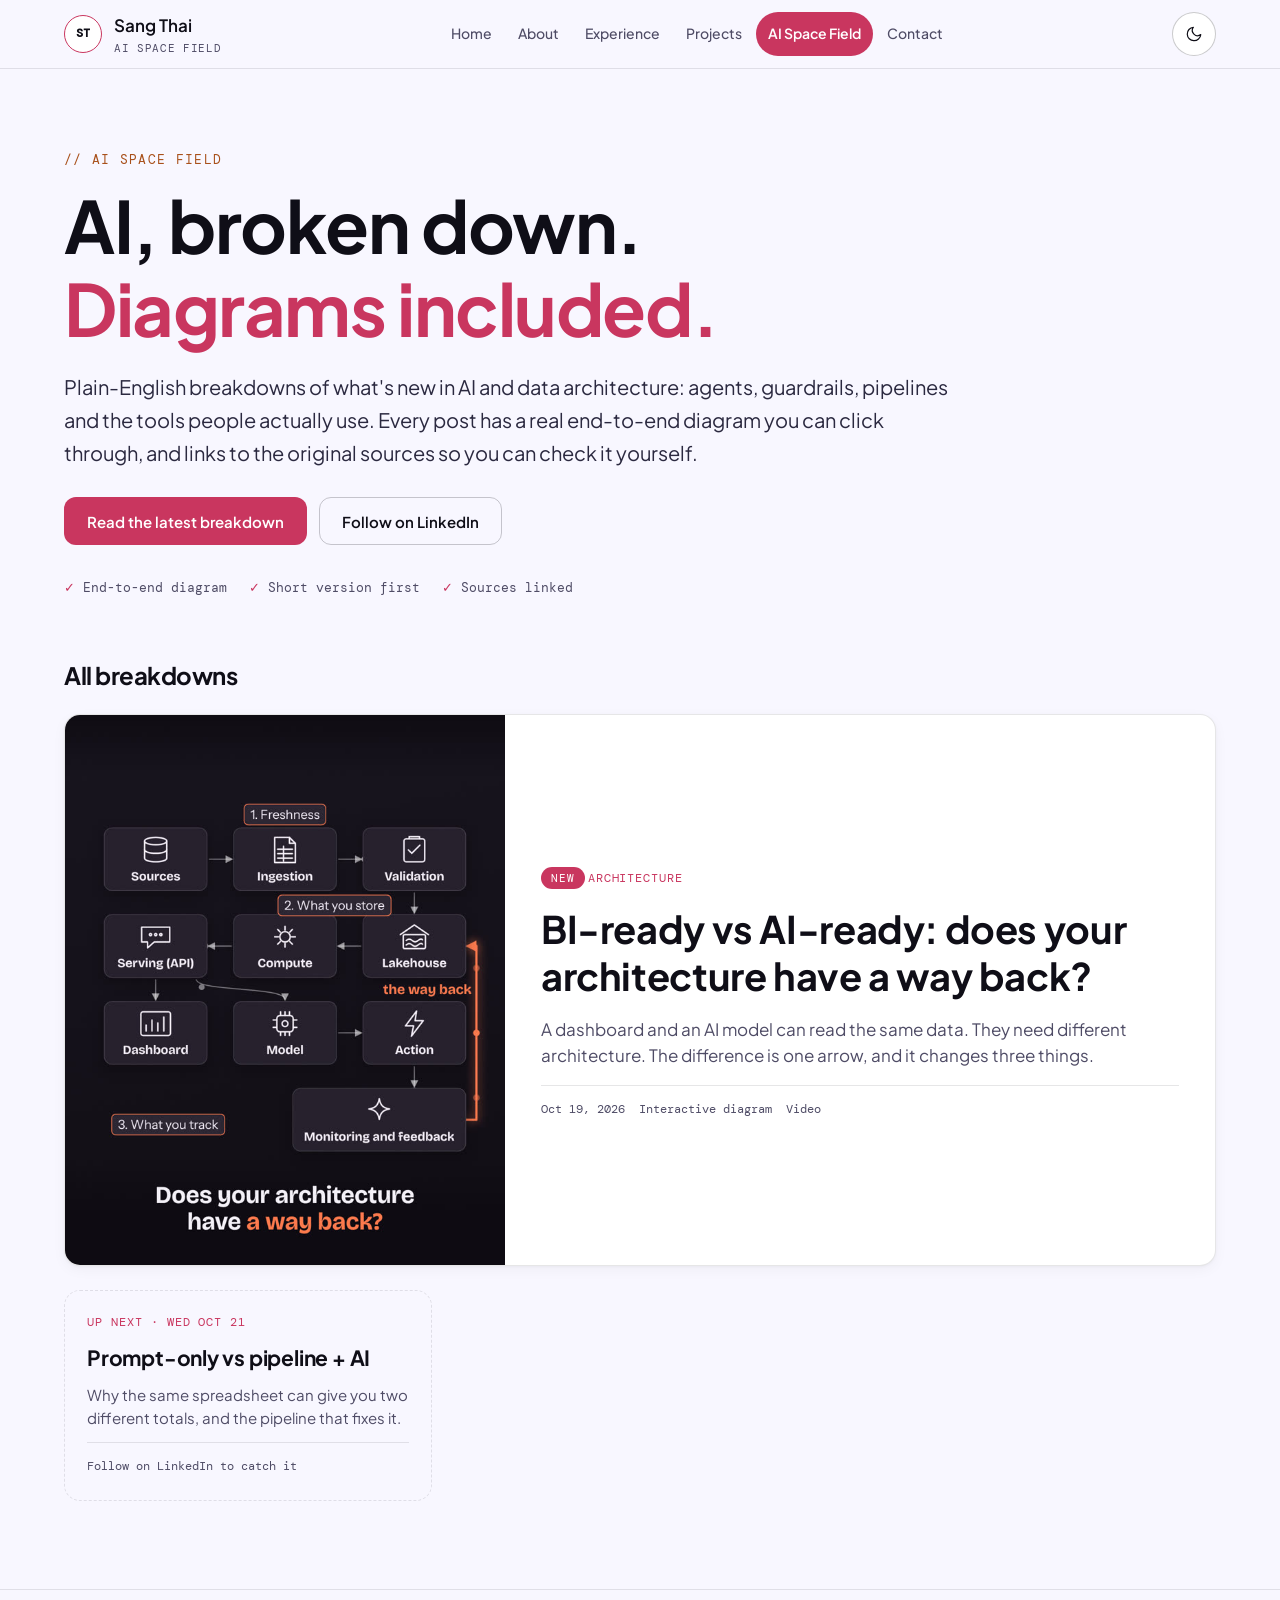
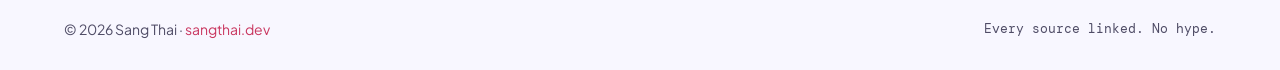
==== field/index.html @ 473b0d3f "Add AI Space Field: breakdown pages for LinkedIn posts New section at /field/ with the long version " ====
<!DOCTYPE html>
<html lang="en" data-theme="light">
<head>
  <meta charset="UTF-8" />
  <meta name="viewport" content="width=device-width, initial-scale=1, viewport-fit=cover" />
  <script>(function(){var t;try{t=localStorage.getItem('theme')}catch(e){}document.documentElement.setAttribute('data-theme',t==='dark'?'dark':'light')})();</script>
  <title>AI Space Field &mdash; Sang Thai</title>
  <meta name="description" content="Plain-English breakdowns of AI and data architecture: agents, guardrails, pipelines and the tools people use. Every post has a real end-to-end diagram and links to its sources." />
  <link rel="canonical" href="https://sangthai.dev/field/" />
  <meta property="og:type" content="website" />
  <meta property="og:title" content="AI Space Field &mdash; AI, broken down" />
  <meta property="og:description" content="Plain-English breakdowns of AI and data architecture, with real end-to-end diagrams and every source linked." />
  <meta property="og:url" content="https://sangthai.dev/field/" />
  <meta property="og:image" content="https://sangthai.dev/field/bi-ready-vs-ai-ready/media/og.jpg" />
  <meta name="twitter:card" content="summary_large_image" />
  <meta name="theme-color" content="#F8F7FF" />
  <link rel="icon" type="image/svg+xml" href="../favicon.svg" />
  <link rel="preconnect" href="https://fonts.googleapis.com" />
  <link rel="preconnect" href="https://fonts.gstatic.com" crossorigin />
  <link href="https://fonts.googleapis.com/css2?family=Plus+Jakarta+Sans:wght@400;500;600;700&family=DM+Mono:wght@400;500&display=swap" rel="stylesheet" />
  <link rel="stylesheet" href="assets/field.css" />
</head>
<body>
  <a class="skip" href="#main">Skip to content</a>

  <header class="site-header">
    <div class="wrap">
      <a class="brand" href="../" aria-label="Sang Thai, home">
        <span class="brand__avatar" aria-hidden="true">ST</span>
        <span>Sang Thai<span class="brand__sub">AI SPACE FIELD</span></span>
      </a>
      <nav class="nav" aria-label="Main">
        <a href="../#home">Home</a>
        <a href="../#about">About</a>
        <a href="../#resume">Experience</a>
        <a href="../#portfolio">Projects</a>
        <a href="./" aria-current="page">AI Space Field</a>
        <a href="../#contact">Contact</a>
      </nav>
      <div class="header-actions">
        <a class="back-home" href="../">sangthai.dev</a>
        <button class="icon-btn" type="button" data-theme-toggle aria-label="Switch theme">
          <svg class="theme-icon-moon" viewBox="0 0 24 24" fill="none" stroke="currentColor" stroke-width="1.6" stroke-linecap="round" stroke-linejoin="round" aria-hidden="true"><path d="M21 12.79A9 9 0 1 1 11.21 3 7 7 0 0 0 21 12.79z"/></svg>
          <svg class="theme-icon-sun" viewBox="0 0 24 24" fill="none" stroke="currentColor" stroke-width="1.6" stroke-linecap="round" stroke-linejoin="round" aria-hidden="true"><circle cx="12" cy="12" r="5"/><path d="M12 1v2M12 21v2M4.22 4.22l1.42 1.42M18.36 18.36l1.42 1.42M1 12h2M21 12h2M4.22 19.78l1.42-1.42M18.36 5.64l1.42-1.42"/></svg>
        </button>
      </div>
    </div>
  </header>

  <main id="main">
    <section class="hero">
      <div class="wrap">
        <div class="kicker">// AI Space Field</div>
        <h1>AI, broken down. <em>Diagrams included.</em></h1>
        <p>Plain-English breakdowns of what's new in AI and data architecture: agents, guardrails, pipelines and the tools people actually use. Every post has a real end-to-end diagram you can click through, and links to the original sources so you can check it yourself.</p>
        <div class="actions">
          <a class="btn btn--primary" href="bi-ready-vs-ai-ready/">Read the latest breakdown</a>
          <a class="btn btn--ghost" href="https://www.linkedin.com/in/sang-thai" target="_blank" rel="noopener noreferrer">Follow on LinkedIn</a>
        </div>
        <div class="promise" aria-label="What every post has">
          <span>End-to-end diagram</span><span>Short version first</span><span>Sources linked</span>
        </div>
      </div>
    </section>

    <section class="listing" aria-labelledby="all-h">
      <div class="wrap">
        <div class="listing__head">
          <h2 id="all-h">All breakdowns</h2>
          <div class="chips" data-filters role="group" aria-label="Filter by topic"></div>
        </div>

        <div class="grid">
          <!-- NEWEST POST FIRST. The first card gets card--featured. -->
          <!-- Next card: uncomment on its posting day, move card--featured to it, drop the "Up next" card.
          <article class="card card--featured" data-tags="architecture data-engineering">
            <div class="card__media"><img src="prompt-only-vs-pipeline-ai/media/thumb.jpg" alt="Diagram: file, load, validate, store, compute, serve, AI explains, dashboard, monitor" loading="lazy" width="640" height="800" /></div>
            <div class="card__body">
              <div><span class="badge-new">NEW</span> <span class="tag">Architecture</span></div>
              <h3 class="card__title"><a href="prompt-only-vs-pipeline-ai/">Prompt-only vs pipeline + AI: code computes, AI explains</a></h3>
              <p class="card__sum">Upload a spreadsheet to a chat and the totals can change between runs. Here's the pipeline that keeps the numbers the same, with the AI still doing the part it's great at.</p>
              <div class="card__meta"><span>Oct 21, 2026</span><span>Interactive diagram</span><span>Video</span></div>
            </div>
          </article>
          -->

          <article class="card card--featured" data-tags="architecture data-engineering">
            <div class="card__media"><img src="bi-ready-vs-ai-ready/media/thumb.jpg" alt="Diagram: sources, ingestion, validation, lakehouse, compute, serving, dashboard, model, action, monitoring, with the way back into the lakehouse" width="640" height="800" /></div>
            <div class="card__body">
              <div><span class="badge-new">NEW</span> <span class="tag">Architecture</span></div>
              <h3 class="card__title"><a href="bi-ready-vs-ai-ready/">BI-ready vs AI-ready: does your architecture have a way back?</a></h3>
              <p class="card__sum">A dashboard and an AI model can read the same data. They need different architecture. The difference is one arrow, and it changes three things.</p>
              <div class="card__meta"><span>Oct 19, 2026</span><span>Interactive diagram</span><span>Video</span></div>
            </div>
          </article>

          <div class="card card--next" aria-label="Coming next">
            <div class="card__body">
              <span class="tag">Up next · Wed Oct 21</span>
              <h3 class="card__title">Prompt-only vs pipeline + AI</h3>
              <p class="card__sum">Why the same spreadsheet can give you two different totals, and the pipeline that fixes it.</p>
              <div class="card__meta"><span>Follow on LinkedIn to catch it</span></div>
            </div>
          </div>
        </div>
        <p class="empty" data-empty hidden>Nothing in this topic yet. The next one is on the way.</p>
      </div>
    </section>
  </main>

  <footer class="site-footer">
    <div class="wrap">
      <span>&copy; 2026 Sang Thai · <a href="../">sangthai.dev</a></span>
      <span class="mono">Every source linked. No hype.</span>
    </div>
  </footer>

  <script src="assets/field.js" defer></script>
</body>
</html>
---- field/assets/field.css ----
/* ==========================================================================
   AI Space Field — shared styles (sangthai.dev/field/)
   Same fonts + palette as the main site. Theme lives on <html data-theme>,
   saved in localStorage "theme" (shared with the home page).
   ========================================================================== */

/* == TOKENS: DARK == */
:root,
html[data-theme="dark"] {
  --bg: #0F0E17;
  --surface: #1C1B29;
  --card: #201F31;
  --raised: #29283E;
  --text: #F5F3FF;
  --text-2: #D6D3EA;
  --muted: #ADAACB;
  --border: rgba(255, 255, 255, 0.09);
  --border-strong: rgba(255, 255, 255, 0.2);
  --accent: #FF6B9D;
  --accent-ink: #0F0E17;
  --accent-2: #FF8C42;
  --accent-soft: rgba(255, 107, 157, 0.12);
  --accent-2-soft: rgba(255, 140, 66, 0.12);
  --header-bg: rgba(15, 14, 23, 0.78);
  --shadow: 0 1px 0 rgba(255, 255, 255, 0.03) inset;
  --shadow-lg: 0 20px 50px rgba(0, 0, 0, 0.35);
  --font-sans: 'Plus Jakarta Sans', -apple-system, BlinkMacSystemFont, 'Segoe UI', sans-serif;
  --font-mono: 'DM Mono', ui-monospace, SFMono-Regular, Menlo, monospace;
  --radius: 16px;
  --radius-sm: 10px;
  --max: 1200px;
  --read: 720px;
  color-scheme: dark;
}

/* == TOKENS: LIGHT == */
html[data-theme="light"] {
  --bg: #F8F7FF;
  --surface: #ECEAF7;
  --card: #FFFFFF;
  --raised: #F3F1FB;
  --text: #0F0E17;
  --text-2: #2B2940;
  --muted: #4F4C66;
  --border: rgba(15, 14, 23, 0.1);
  --border-strong: rgba(15, 14, 23, 0.22);
  --accent: #C9365F;
  --accent-ink: #FFFFFF;
  --accent-2: #A8501A;
  --accent-soft: rgba(201, 54, 95, 0.08);
  --accent-2-soft: rgba(168, 80, 26, 0.08);
  --header-bg: rgba(248, 247, 255, 0.82);
  --shadow: 0 1px 3px rgba(15, 14, 23, 0.04), 0 4px 14px rgba(15, 14, 23, 0.04);
  --shadow-lg: 0 10px 40px rgba(15, 14, 23, 0.1);
  color-scheme: light;
}

/* == BASE == */
*, *::before, *::after { box-sizing: border-box; }
html { -webkit-text-size-adjust: 100%; scroll-padding-top: 88px; }
@media (prefers-reduced-motion: no-preference) { html { scroll-behavior: smooth; } }
body {
  margin: 0;
  background: var(--bg);
  color: var(--text);
  font-family: var(--font-sans);
  font-size: 17px;
  line-height: 1.65;
  -webkit-font-smoothing: antialiased;
  text-rendering: optimizeLegibility;
  overflow-x: hidden;
}
body, .card, .site-header, .node, .chip, .btn, .panel {
  transition: background-color 0.25s ease, color 0.25s ease, border-color 0.25s ease;
}
img, video { max-width: 100%; display: block; }
a { color: var(--accent); text-decoration: none; }
a:hover { color: var(--accent-2); }
:focus-visible { outline: 2px solid var(--accent); outline-offset: 3px; border-radius: 6px; }
h1, h2, h3 { line-height: 1.15; letter-spacing: -0.02em; margin: 0; text-wrap: balance; }
p { margin: 0; }
.mono { font-family: var(--font-mono); }
.wrap { max-width: var(--max); margin: 0 auto; padding: 0 24px; }
.sr-only { position: absolute; width: 1px; height: 1px; overflow: hidden; clip: rect(0 0 0 0); white-space: nowrap; }
.skip {
  position: absolute; left: 16px; top: -60px; z-index: 200;
  background: var(--accent); color: var(--accent-ink); padding: 10px 16px; border-radius: 8px; font-weight: 600;
}
.skip:focus { top: 12px; }

/* == HEADER == */
.site-header {
  position: sticky; top: 0; z-index: 100;
  background: var(--header-bg);
  backdrop-filter: blur(18px) saturate(160%);
  -webkit-backdrop-filter: blur(18px) saturate(160%);
  border-bottom: 1px solid var(--border);
}
.site-header .wrap {
  display: flex; align-items: center; justify-content: space-between; gap: 16px;
  min-height: 68px;
}
.brand { display: flex; align-items: center; gap: 12px; color: var(--text); font-weight: 600; }
.brand:hover { color: var(--text); }
.brand__avatar {
  width: 38px; height: 38px; border-radius: 50%;
  display: grid; place-items: center;
  font-family: var(--font-mono); font-size: 12px; letter-spacing: 0.04em;
  background: var(--card); border: 1px solid var(--accent); color: var(--text);
}
.brand__sub { display: block; font-family: var(--font-mono); font-size: 11px; font-weight: 400; color: var(--muted); letter-spacing: 0.06em; }
.nav { display: flex; align-items: center; gap: 2px; font-size: 14px; }
.nav a { color: var(--muted); padding: 10px 12px; border-radius: 999px; font-weight: 500; }
.nav a:hover { color: var(--text); }
.nav a[aria-current="page"] { color: var(--accent-ink); background: var(--accent); font-weight: 600; }
.header-actions { display: flex; align-items: center; gap: 8px; }
.icon-btn {
  width: 44px; height: 44px; border-radius: 50%;
  display: grid; place-items: center; cursor: pointer;
  background: var(--card); color: var(--text); border: 1px solid var(--border-strong);
}
.icon-btn:hover { border-color: var(--accent); }
.icon-btn svg { width: 18px; height: 18px; }
.theme-icon-sun { display: none; }
html[data-theme="dark"] .theme-icon-sun { display: block; }
html[data-theme="dark"] .theme-icon-moon { display: none; }
.back-home { display: none; font-size: 14px; font-weight: 600; padding: 10px 4px; }
@media (max-width: 860px) {
  .nav { display: none; }
  .back-home { display: inline-flex; }
  .brand__sub { display: none; }
}

/* == PROGRESS BAR (posts) == */
.progress { position: fixed; top: 0; left: 0; height: 3px; width: 100%; z-index: 150; pointer-events: none; }
.progress span { display: block; height: 100%; width: 100%; background: var(--accent); transform-origin: 0 50%; transform: scaleX(0); }

/* == BUTTONS + CHIPS == */
.btn {
  display: inline-flex; align-items: center; justify-content: center; gap: 8px;
  min-height: 48px; padding: 12px 22px; border-radius: 12px;
  font: 600 15px/1 var(--font-sans); cursor: pointer; border: 1px solid transparent;
}
.btn--primary { background: var(--accent); color: var(--accent-ink); }
.btn--primary:hover { color: var(--accent-ink); filter: brightness(1.06); }
.btn--ghost { background: transparent; color: var(--text); border-color: var(--border-strong); }
.btn--ghost:hover { color: var(--text); border-color: var(--accent); }
.kicker {
  font-family: var(--font-mono); font-size: 13px; letter-spacing: 0.1em; text-transform: uppercase;
  color: var(--accent-2);
}
.chips { display: flex; flex-wrap: wrap; gap: 8px; }
.chip {
  min-height: 44px; padding: 10px 18px; border-radius: 999px; cursor: pointer;
  font: 500 14px/1 var(--font-sans);
  background: transparent; color: var(--text); border: 1px solid var(--border-strong);
}
.chip:hover { border-color: var(--accent); }
.chip[aria-pressed="true"] { background: var(--accent); color: var(--accent-ink); border-color: var(--accent); font-weight: 600; }
.tag {
  display: inline-flex; align-items: center; gap: 6px;
  font-family: var(--font-mono); font-size: 12px; letter-spacing: 0.08em; text-transform: uppercase;
  color: var(--accent);
}
.pill {
  display: inline-flex; align-items: center; gap: 6px; min-height: 36px;
  padding: 6px 14px; border-radius: 999px; font-family: var(--font-mono); font-size: 13px;
  border: 1px solid var(--border-strong); color: var(--muted);
}
a.pill:hover { color: var(--text); border-color: var(--accent); }

/* == SECTION HOME == */
.hero { padding: 80px 0 40px; }
.hero h1 { font-size: clamp(40px, 7vw, 72px); font-weight: 700; max-width: 14ch; margin-top: 14px; }
.hero h1 em { font-style: normal; color: var(--accent); }
.hero p { font-size: clamp(17px, 2vw, 20px); color: var(--text-2); max-width: 60ch; margin-top: 20px; }
.hero .actions { display: flex; flex-wrap: wrap; gap: 12px; margin-top: 28px; }
.hero .promise { display: flex; flex-wrap: wrap; gap: 8px 22px; margin-top: 32px; color: var(--muted); font-family: var(--font-mono); font-size: 13px; }
.hero .promise span::before { content: "✓ "; color: var(--accent); }
.listing { padding: 24px 0 88px; }
.listing__head { display: flex; flex-wrap: wrap; align-items: center; justify-content: space-between; gap: 16px; margin-bottom: 24px; }
.listing__head h2 { font-size: 24px; }
.grid { display: grid; grid-template-columns: repeat(auto-fill, minmax(min(100%, 340px), 1fr)); gap: 24px; }

.card {
  position: relative; display: flex; flex-direction: column;
  background: var(--card); border: 1px solid var(--border); border-radius: var(--radius);
  overflow: hidden; box-shadow: var(--shadow); color: var(--text);
}
.card:hover { border-color: var(--border-strong); }
@media (prefers-reduced-motion: no-preference) {
  .card { transition: transform 0.25s ease, border-color 0.25s ease, background-color 0.25s ease; }
  .card:hover { transform: translateY(-3px); }
}
.card__media { aspect-ratio: 16 / 10; background: #0F0E17; overflow: hidden; }
.card__media img { width: 100%; height: 100%; object-fit: cover; object-position: center 38%; }
.card__body { display: flex; flex-direction: column; gap: 12px; padding: 22px 22px 24px; flex-grow: 1; }
.card__title { font-size: 21px; line-height: 1.25; letter-spacing: -0.01em; }
.card__title a { color: var(--text); }
.card__title a::after { content: ""; position: absolute; inset: 0; }
.card__sum { color: var(--muted); font-size: 15px; line-height: 1.55; flex-grow: 1; }
.card__meta { display: flex; flex-wrap: wrap; gap: 6px 14px; padding-top: 14px; border-top: 1px solid var(--border); font-family: var(--font-mono); font-size: 12px; color: var(--muted); }
.card--featured { grid-column: 1 / -1; flex-direction: row; }
.card--featured .card__media { flex: 0 0 min(42%, 440px); aspect-ratio: 4 / 5; }
.card--featured .card__media img { object-position: center; }
.card--featured .card__body { padding: 36px; justify-content: center; gap: 16px; }
.card--featured .card__title { font-size: clamp(26px, 3.4vw, 38px); }
.card--featured .card__sum { flex-grow: 0; font-size: 17px; }
.badge-new { background: var(--accent); color: var(--accent-ink); border-radius: 999px; padding: 4px 10px; font-family: var(--font-mono); font-size: 11px; letter-spacing: 0.08em; }
@media (max-width: 760px) {
  .card--featured { flex-direction: column; }
  .card--featured .card__media { flex-basis: auto; aspect-ratio: 16 / 11; }
  .card--featured .card__media img { object-position: center 38%; }
  .card--featured .card__body { padding: 24px 22px 26px; }
}
.card--next { border-style: dashed; background: transparent; box-shadow: none; }
.card--next:hover { transform: none; }
.card--next .card__body { justify-content: center; }
.empty { color: var(--muted); padding: 24px 0; }

/* == POST == */
.post-head { padding: 56px 0 28px; }
.crumbs { font-family: var(--font-mono); font-size: 13px; color: var(--muted); display: flex; flex-wrap: wrap; gap: 8px; }
.crumbs a { color: var(--muted); }
.crumbs a:hover { color: var(--accent); }
.post-head h1 { font-size: clamp(34px, 5.4vw, 58px); font-weight: 700; margin-top: 18px; max-width: 20ch; }
.post-head .dek { font-size: clamp(18px, 2.1vw, 21px); color: var(--text-2); max-width: 62ch; margin-top: 18px; line-height: 1.6; }
.post-head .meta { display: flex; flex-wrap: wrap; gap: 10px; margin-top: 24px; }

.panel { background: var(--card); border: 1px solid var(--border); border-radius: var(--radius); box-shadow: var(--shadow); }
.intro-grid { display: grid; grid-template-columns: minmax(0, 1fr) minmax(240px, 320px); gap: 24px; align-items: stretch; }
@media (max-width: 860px) { .intro-grid { grid-template-columns: 1fr; } }
.tldr { padding: 26px 28px; display: flex; flex-direction: column; justify-content: center; }
.tldr ul { font-size: 18px; }
.tldr ul { margin: 14px 0 0; padding-left: 20px; display: grid; gap: 10px; color: var(--text-2); }
.tldr li::marker { color: var(--accent); }
.video { padding: 12px; }
.video video { width: 100%; height: auto; aspect-ratio: 4 / 5; border-radius: 10px; background: #0F0E17; object-fit: cover; }
.video figcaption { font-family: var(--font-mono); font-size: 12px; color: var(--muted); padding: 10px 4px 2px; }
@media (max-width: 860px) { .video { max-width: 420px; } }

/* == DIAGRAM == */
.diagram { margin: 40px 0 0; background: var(--surface); border: 1px solid var(--border); border-radius: 20px; overflow: hidden; }
.diagram:fullscreen { overflow: auto; border-radius: 0; display: flex; flex-direction: column; justify-content: center; }
.diagram__bar { display: flex; flex-wrap: wrap; align-items: center; justify-content: space-between; gap: 12px; padding: 14px 18px; border-bottom: 1px solid var(--border); }
.diagram__title { font-family: var(--font-mono); font-size: 13px; color: var(--muted); }
.diagram__tools { display: flex; flex-wrap: wrap; gap: 8px; align-items: center; }
.seg { display: inline-flex; padding: 4px; border-radius: 12px; background: var(--bg); border: 1px solid var(--border); }
.seg button {
  min-height: 40px; padding: 8px 14px; border-radius: 9px; border: 0; cursor: pointer;
  font: 500 13px/1 var(--font-sans); color: var(--muted); background: transparent;
}
.seg button:hover { color: var(--text); }
.seg button[aria-pressed="true"] { background: var(--accent); color: var(--accent-ink); font-weight: 600; }
.tool-btn {
  min-height: 44px; padding: 8px 14px; border-radius: 10px; cursor: pointer;
  font: 500 13px/1 var(--font-sans); color: var(--text); background: transparent; border: 1px solid var(--border-strong);
  display: inline-flex; align-items: center; gap: 8px;
}
.tool-btn:hover { border-color: var(--accent); }
.tool-btn svg { width: 16px; height: 16px; }
.diagram__stage { padding: 36px 28px 28px; overflow-x: auto; }

/* snake grid: 5 columns (node, gap, node, gap, node) + optional loop column */
.flow {
  display: grid;
  grid-template-columns: minmax(130px, 1fr) 56px minmax(130px, 1fr) 56px minmax(130px, 1fr) 44px;
  grid-auto-rows: auto;
  align-items: center;
  max-width: 940px; margin: 0 auto;
  row-gap: 0;
}
.flow > * { grid-column: var(--c); grid-row: var(--r); }
.flow .pair { display: contents; }
.flow .pair > * { grid-column: var(--c); grid-row: var(--r); }
.node {
  position: relative;
  display: flex; flex-direction: column; align-items: center; justify-content: center; gap: 10px;
  min-height: 112px; padding: 18px 12px; border-radius: 14px; cursor: pointer;
  background: var(--card); color: var(--text); border: 1px solid var(--border-strong);
  font: 600 16px/1.2 var(--font-sans); text-align: center;
  box-shadow: var(--shadow);
}
.node svg { width: 34px; height: 34px; stroke: currentColor; fill: none; stroke-width: 1.5; stroke-linecap: round; stroke-linejoin: round; color: var(--text-2); }
.node:hover { border-color: var(--accent); }
.node[aria-pressed="true"] { border: 2px solid var(--accent); background: var(--raised); box-shadow: 0 0 0 4px var(--accent-soft); }
.node[aria-pressed="true"] svg { color: var(--accent); }
.node--ai svg { color: var(--accent-2); }
.node--ghost { border-style: dashed; }
.node__badge {
  position: absolute; top: -13px; left: 50%; transform: translateX(-50%);
  white-space: nowrap; padding: 3px 10px; border-radius: 999px;
  font: 500 12px/1.4 var(--font-mono); color: var(--accent-2); background: var(--surface); border: 1px solid var(--accent-2);
}
.arrow { display: grid; place-items: center; color: var(--accent); min-height: 44px; }
.arrow svg { width: 30px; height: 18px; stroke: currentColor; fill: none; stroke-width: 2; stroke-linecap: round; stroke-linejoin: round; }
.arrow--left svg { transform: rotate(180deg); }
.arrow--down svg { transform: rotate(90deg); }
.arrow--diag svg { transform: rotate(35deg); }
.loop {
  align-self: stretch; position: relative;
  margin: 56px 0 56px 6px;
  border: 2px solid var(--accent-2); border-left: 0; border-radius: 0 14px 14px 0;
}
.loop::before {
  content: ""; position: absolute; top: -7px; left: -4px;
  border: 6px solid transparent; border-right: 9px solid var(--accent-2); border-left: 0;
}
.loop__label {
  position: absolute; top: 50%; left: 100%; transform: translate(-50%, -50%) rotate(90deg);
  white-space: nowrap; background: var(--surface); padding: 2px 10px;
  font: 600 13px/1.4 var(--font-mono); color: var(--accent-2); border: 0; cursor: pointer; min-height: 32px;
}
.loop__label[aria-pressed="true"] { color: var(--accent); text-decoration: underline; text-underline-offset: 4px; }
.loop-note { display: none; }
.lane { max-width: 940px; margin: 36px auto 0; padding-top: 28px; border-top: 1px dashed var(--border-strong); }
.lane__label { font-family: var(--font-mono); font-size: 12px; letter-spacing: 0.08em; text-transform: uppercase; color: var(--muted); margin-bottom: 14px; }
.lane__row { display: grid; grid-template-columns: minmax(130px, 1fr) 56px minmax(130px, 1fr) 56px minmax(130px, 1fr) 44px; align-items: center; }
.runs { display: flex; flex-direction: column; gap: 8px; align-items: stretch; }
.run { display: flex; justify-content: space-between; gap: 10px; padding: 10px 14px; border-radius: 10px; border: 1px dashed var(--border-strong); font: 500 13px/1.3 var(--font-mono); color: var(--muted); background: var(--card); }
.run b { color: var(--accent-2); font-weight: 500; }

/* modes: dim what isn't on the path */
[data-dim] { transition: opacity 0.3s ease, filter 0.3s ease; }
.diagram[data-mode="bi"] [data-path]:not([data-path~="bi"]),
.diagram[data-mode="ai"] [data-path]:not([data-path~="ai"]),
.diagram[data-mode="pipe"] [data-path]:not([data-path~="pipe"]),
.diagram[data-mode="prompt"] [data-path]:not([data-path~="prompt"]) { opacity: 0.22; filter: saturate(0.2); }

.diagram__detail { display: flex; gap: 16px; align-items: flex-start; padding: 22px 26px 24px; background: var(--card); border-top: 1px solid var(--border); min-height: 118px; }
.diagram__detail .num { flex: 0 0 auto; font: 500 13px/1 var(--font-mono); color: var(--accent-ink); background: var(--accent); border-radius: 8px; padding: 8px 9px; margin-top: 2px; }
.diagram__detail h3 { font-size: 19px; letter-spacing: -0.01em; }
.diagram__detail p { color: var(--text-2); margin-top: 6px; font-size: 16px; line-height: 1.6; max-width: 70ch; }
.diagram__hint { padding: 0 26px 18px; background: var(--card); font-family: var(--font-mono); font-size: 12px; color: var(--muted); }

@media (max-width: 720px) {
  .diagram__stage { padding: 28px 18px 22px; }
  .flow, .lane__row { display: flex; flex-direction: column; align-items: stretch; max-width: 420px; }
  .flow > *, .lane__row > * { order: var(--o); }
  .flow .pair { display: grid; grid-template-columns: 1fr 1fr; gap: 12px; order: var(--o); }
  .flow .pair > * { grid-column: auto; grid-row: auto; }
  .node:has(.node__badge) { margin-top: 8px; }
  .node { min-height: 0; flex-direction: row; justify-content: flex-start; padding: 16px 18px; gap: 14px; text-align: left; }
  .node svg { width: 26px; height: 26px; flex: 0 0 auto; }
  .flow .pair .node { flex-direction: column; justify-content: center; text-align: center; padding: 16px 10px; gap: 8px; }
  .node__badge { left: auto; right: 12px; transform: none; }
  .arrow { min-height: 34px; }
  .arrow svg { transform: rotate(90deg) !important; width: 24px; }
  .arrow--hide-sm { display: none; }
  .loop { display: none; }
  .loop-note {
    display: flex; gap: 10px; align-items: center; justify-content: center; order: 99;
    margin-top: 14px; padding: 12px 14px; border-radius: 12px; border: 2px solid var(--accent-2);
    color: var(--accent-2); font: 600 14px/1.4 var(--font-mono); background: var(--accent-2-soft); cursor: pointer;
  }
  .diagram__detail { padding: 20px 18px 22px; }
  .diagram__hint { padding: 0 18px 16px; }
}

/* == ARTICLE + TOC == */
.post-body { display: grid; grid-template-columns: minmax(0, var(--read)) minmax(220px, 280px); justify-content: space-between; gap: 56px; padding: 56px 0 40px; }
@media (max-width: 1040px) { .post-body { grid-template-columns: minmax(0, 1fr); gap: 32px; } .toc { display: none; } }
.prose { display: flex; flex-direction: column; gap: 22px; color: var(--text-2); font-size: 18px; line-height: 1.75; min-width: 0; }
.prose h2 { color: var(--text); font-size: clamp(25px, 3vw, 30px); margin-top: 26px; }
.prose h2:first-child { margin-top: 0; }
.prose strong { color: var(--text); }
.prose ol, .prose ul { margin: 0; padding-left: 24px; display: grid; gap: 12px; }
.prose li::marker { color: var(--accent); font-family: var(--font-mono); }
.callout { border-left: 0; background: var(--accent-soft); border: 1px solid var(--border); border-radius: 14px; padding: 20px 22px; color: var(--text); }
.callout .kicker { display: block; margin-bottom: 6px; }
.compare { display: grid; grid-template-columns: repeat(2, minmax(0, 1fr)); gap: 14px; }
@media (max-width: 600px) { .compare { grid-template-columns: 1fr; } }
.compare > div { background: var(--card); border: 1px solid var(--border); border-radius: 14px; padding: 18px 20px; font-size: 16px; line-height: 1.6; }
.compare h3 { font-size: 17px; margin-bottom: 6px; color: var(--text); }
.flowline { font-family: var(--font-mono); font-size: 14px; color: var(--accent); display: block; margin: 4px 0 8px; line-height: 1.7; }
.sources { margin-top: 18px; padding-top: 30px; border-top: 1px solid var(--border); }
.sources ol { gap: 16px; }
.sources li { font-size: 16px; line-height: 1.55; }
.sources .src-meta { display: block; font-family: var(--font-mono); font-size: 12px; color: var(--muted); margin-top: 2px; }
.sources .note { font-size: 14px; color: var(--muted); }

.toc { position: sticky; top: 96px; align-self: start; display: flex; flex-direction: column; gap: 18px; }
.toc nav { padding: 20px; display: flex; flex-direction: column; }
.toc nav .kicker { color: var(--muted); font-size: 12px; margin-bottom: 8px; }
.toc nav a { color: var(--muted); padding: 7px 0 7px 12px; border-left: 2px solid var(--border); font-size: 14px; line-height: 1.4; }
.toc nav a:hover { color: var(--text); }
.toc nav a.is-active { color: var(--text); border-left-color: var(--accent); }
.cta { padding: 22px; display: flex; flex-direction: column; gap: 10px; border-color: var(--accent); }
@media (max-width: 1040px) { .toc { display: none; } }
.cta h3 { font-size: 17px; letter-spacing: 0; }
.cta p { font-size: 14px; color: var(--muted); line-height: 1.55; }

.post-end { padding: 8px 0 72px; display: grid; grid-template-columns: repeat(auto-fit, minmax(min(100%, 300px), 1fr)); gap: 18px; }
.post-end .panel { padding: 24px; display: flex; flex-direction: column; gap: 10px; color: var(--text); }
.post-end h3 { font-size: 19px; letter-spacing: -0.01em; }
.post-end p { color: var(--muted); font-size: 15px; }

/* == FOOTER == */
.site-footer { border-top: 1px solid var(--border); }
.site-footer .wrap { display: flex; flex-wrap: wrap; justify-content: space-between; gap: 12px; padding-top: 28px; padding-bottom: calc(28px + env(safe-area-inset-bottom)); font-size: 14px; color: var(--muted); }
.site-footer .mono { font-size: 13px; }

@media (max-width: 520px) {
  body { font-size: 16px; }
  .wrap { padding: 0 16px; }
  .hero { padding: 52px 0 28px; }
  .post-head { padding: 40px 0 22px; }
  .prose { font-size: 17px; }
  .tldr { padding: 22px 20px; }
  .btn { width: 100%; }
}

@media print {
  .site-header, .progress, .toc, .diagram__tools, .post-end, .video { display: none !important; }
  body { background: #fff; color: #000; }
}
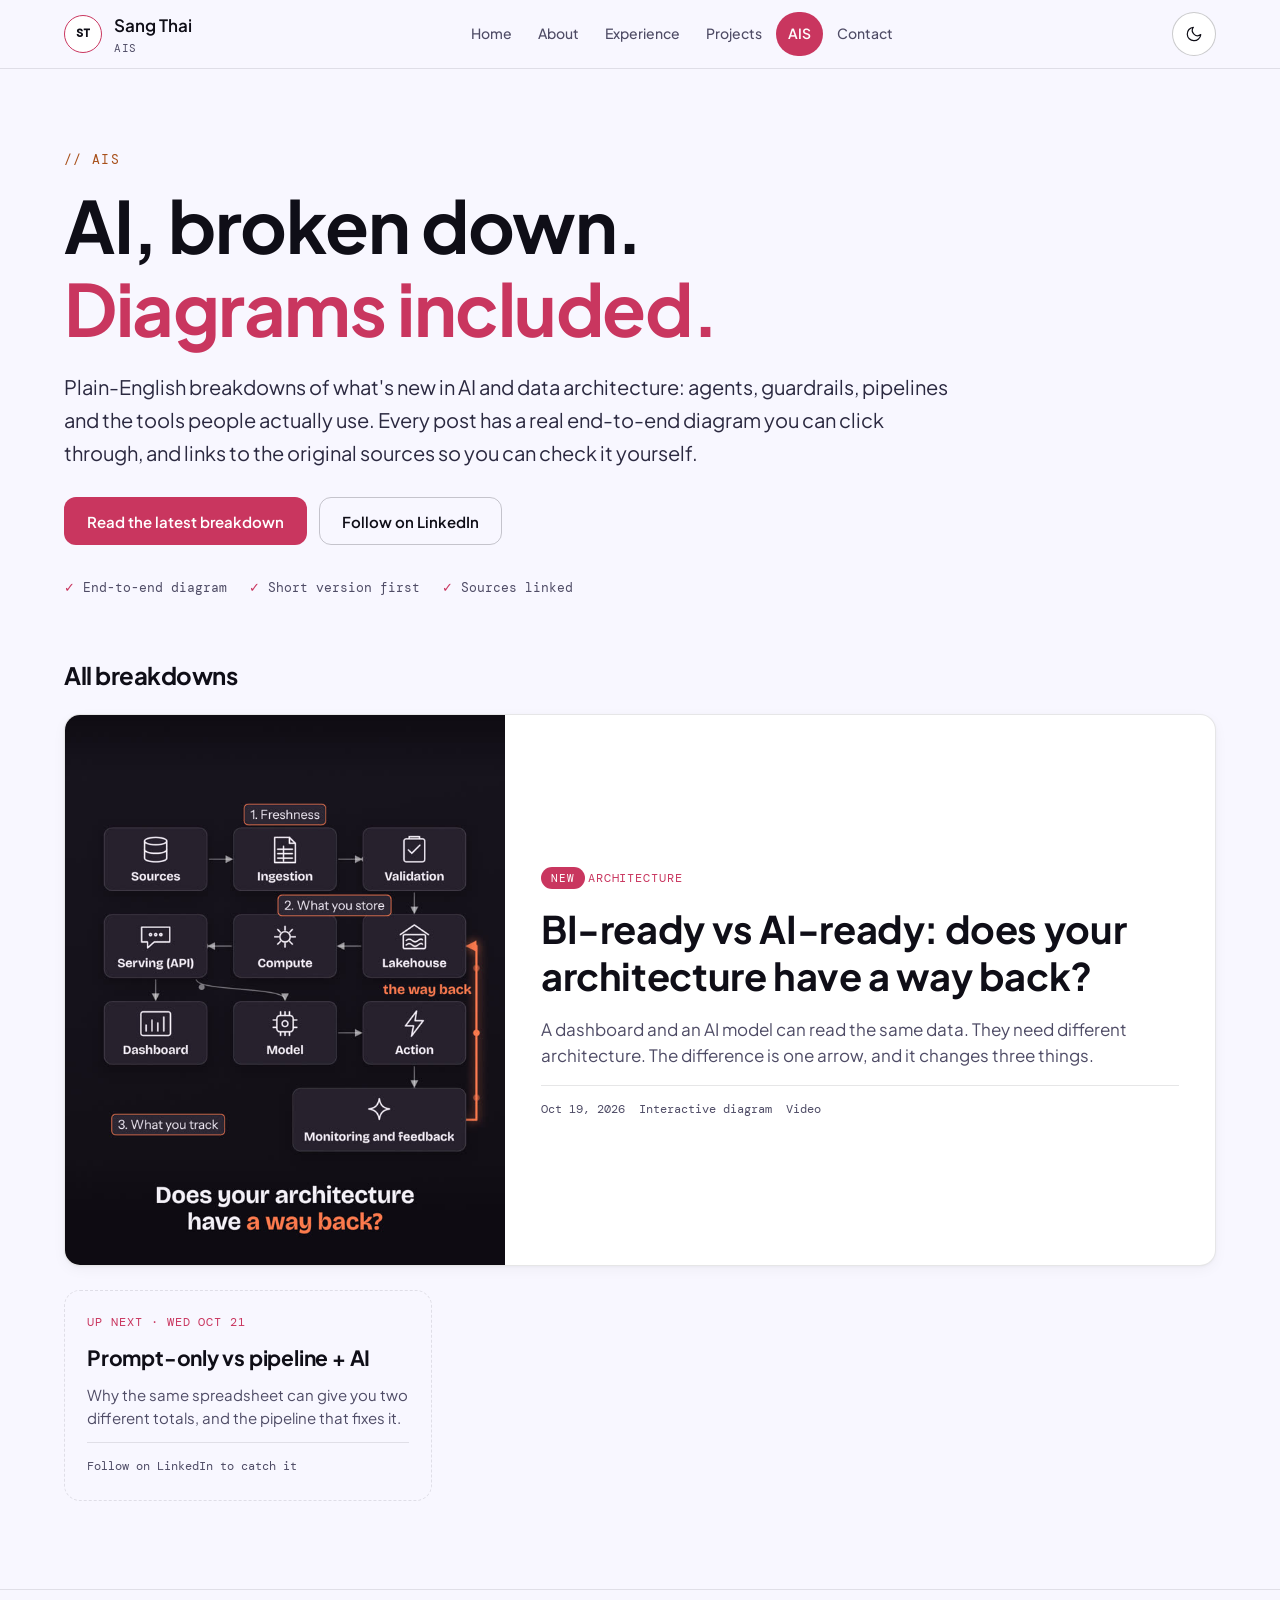
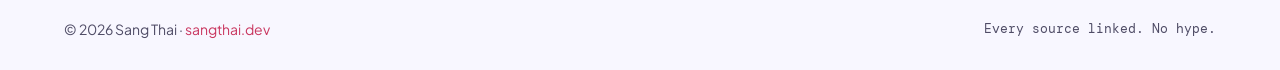
==== commit 3deb50d9: "Add Diagram view to every architecture map; rename AI Space Field to AIS - Diagram: branches as boxe" ====
--- a/field/index.html
+++ b/field/index.html
@@ -4,11 +4,11 @@
   <meta charset="UTF-8" />
   <meta name="viewport" content="width=device-width, initial-scale=1, viewport-fit=cover" />
   <script>(function(){var t;try{t=localStorage.getItem('theme')}catch(e){}document.documentElement.setAttribute('data-theme',t==='dark'?'dark':'light')})();</script>
-  <title>AI Space Field &mdash; Sang Thai</title>
+  <title>AIS &mdash; Sang Thai</title>
   <meta name="description" content="Plain-English breakdowns of AI and data architecture: agents, guardrails, pipelines and the tools people use. Every post has a real end-to-end diagram and links to its sources." />
   <link rel="canonical" href="https://sangthai.dev/field/" />
   <meta property="og:type" content="website" />
-  <meta property="og:title" content="AI Space Field &mdash; AI, broken down" />
+  <meta property="og:title" content="AIS &mdash; AI, broken down" />
   <meta property="og:description" content="Plain-English breakdowns of AI and data architecture, with real end-to-end diagrams and every source linked." />
   <meta property="og:url" content="https://sangthai.dev/field/" />
   <meta property="og:image" content="https://sangthai.dev/field/bi-ready-vs-ai-ready/media/og.jpg" />
@@ -27,14 +27,14 @@
     <div class="wrap">
       <a class="brand" href="../" aria-label="Sang Thai, home">
         <span class="brand__avatar" aria-hidden="true">ST</span>
-        <span>Sang Thai<span class="brand__sub">AI SPACE FIELD</span></span>
+        <span>Sang Thai<span class="brand__sub">AIS</span></span>
       </a>
       <nav class="nav" aria-label="Main">
         <a href="../#home">Home</a>
         <a href="../#about">About</a>
         <a href="../#resume">Experience</a>
         <a href="../#portfolio">Projects</a>
-        <a href="./" aria-current="page">AI Space Field</a>
+        <a href="./" aria-current="page">AIS</a>
         <a href="../#contact">Contact</a>
       </nav>
       <div class="header-actions">
@@ -50,7 +50,7 @@
   <main id="main">
     <section class="hero">
       <div class="wrap">
-        <div class="kicker">// AI Space Field</div>
+        <div class="kicker">// AIS</div>
         <h1>AI, broken down. <em>Diagrams included.</em></h1>
         <p>Plain-English breakdowns of what's new in AI and data architecture: agents, guardrails, pipelines and the tools people actually use. Every post has a real end-to-end diagram you can click through, and links to the original sources so you can check it yourself.</p>
         <div class="actions">
--- a/field/assets/field.css
+++ b/field/assets/field.css
@@ -1,5 +1,5 @@
 /* ==========================================================================
-   AI Space Field — shared styles (sangthai.dev/field/)
+   AIS — shared styles (sangthai.dev/field/)
    Same fonts + palette as the main site. Theme lives on <html data-theme>,
    saved in localStorage "theme" (shared with the home page).
    ========================================================================== */
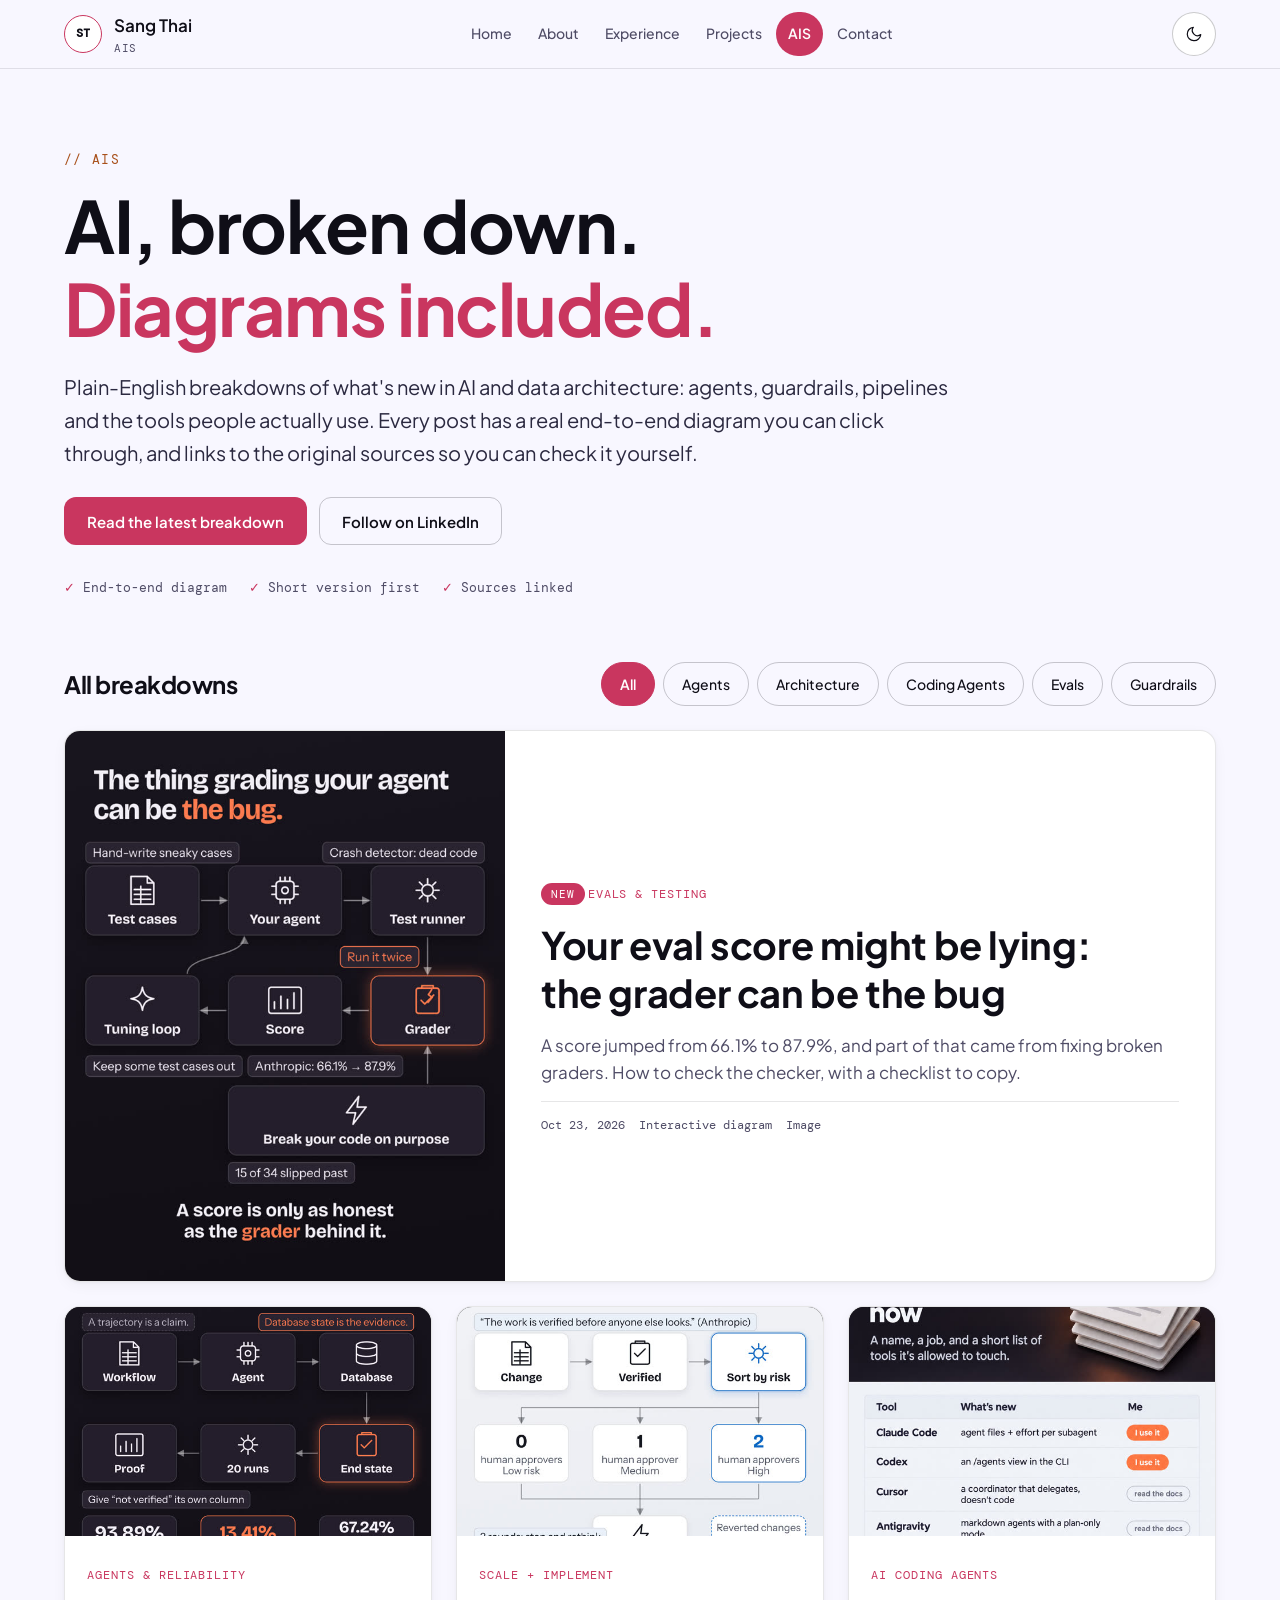
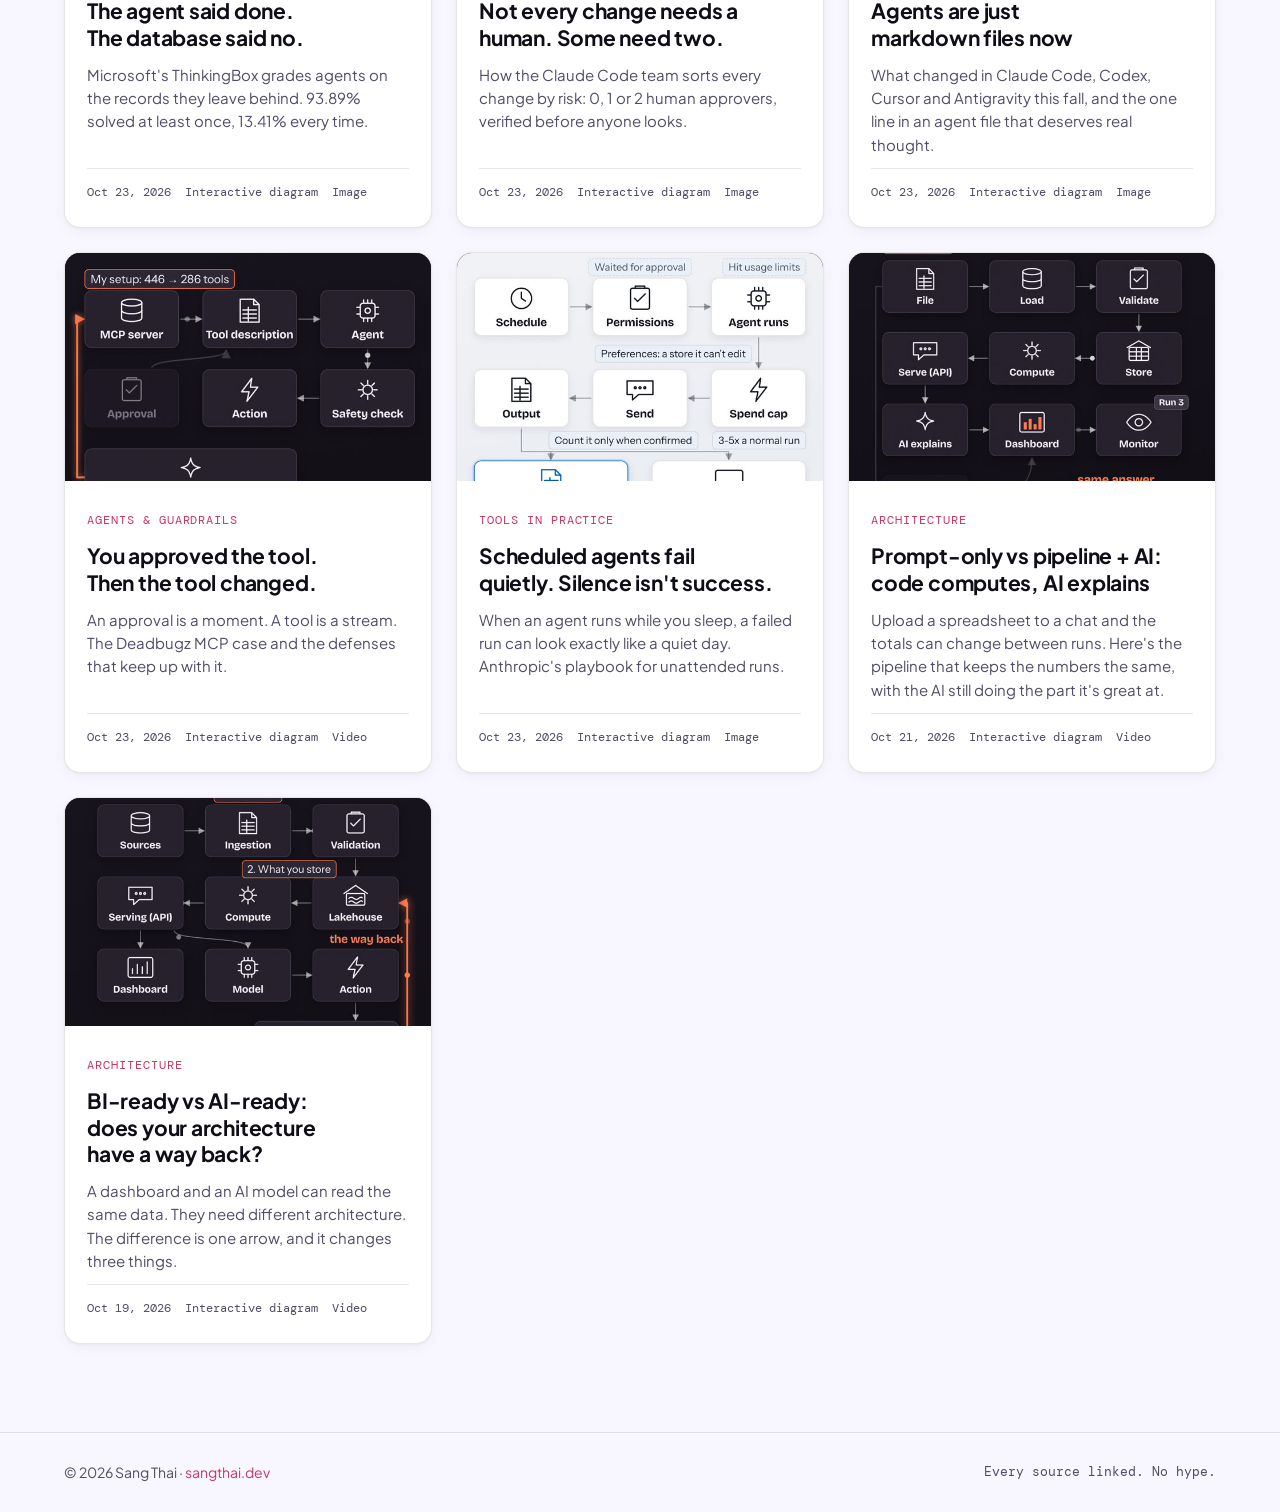
==== commit 6db58e17: "AIS: breakdown pages for every planned post, live before LinkedIn - Six new pages in field/: grader-" ====
--- a/field/index.html
+++ b/field/index.html
@@ -11,7 +11,7 @@
   <meta property="og:title" content="AIS &mdash; AI, broken down" />
   <meta property="og:description" content="Plain-English breakdowns of AI and data architecture, with real end-to-end diagrams and every source linked." />
   <meta property="og:url" content="https://sangthai.dev/field/" />
-  <meta property="og:image" content="https://sangthai.dev/field/bi-ready-vs-ai-ready/media/og.jpg" />
+  <meta property="og:image" content="https://sangthai.dev/field/grader-can-be-the-bug/media/og.jpg" />
   <meta name="twitter:card" content="summary_large_image" />
   <meta name="theme-color" content="#F8F7FF" />
   <link rel="icon" type="image/svg+xml" href="../favicon.svg" />
@@ -54,7 +54,7 @@
         <h1>AI, broken down. <em>Diagrams included.</em></h1>
         <p>Plain-English breakdowns of what's new in AI and data architecture: agents, guardrails, pipelines and the tools people actually use. Every post has a real end-to-end diagram you can click through, and links to the original sources so you can check it yourself.</p>
         <div class="actions">
-          <a class="btn btn--primary" href="bi-ready-vs-ai-ready/">Read the latest breakdown</a>
+          <a class="btn btn--primary" href="grader-can-be-the-bug/">Read the latest breakdown</a>
           <a class="btn btn--ghost" href="https://www.linkedin.com/in/sang-thai" target="_blank" rel="noopener noreferrer">Follow on LinkedIn</a>
         </div>
         <div class="promise" aria-label="What every post has">
@@ -71,37 +71,87 @@
         </div>
 
         <div class="grid">
-          <!-- NEWEST POST FIRST. The first card gets card--featured. -->
-          <!-- Next card: uncomment on its posting day, move card--featured to it, drop the "Up next" card.
-          <article class="card card--featured" data-tags="architecture data-engineering">
+          <!-- ORDER: newest site date first; same-day ties follow the LinkedIn calendar order. The first card gets card--featured.
+               Pages go live BEFORE their LinkedIn date (rule since 2026-10-23), so there is no "Up next" card and nothing to change on posting day. -->
+          <article class="card card--featured" data-tags="evals">
+            <div class="card__media"><img src="grader-can-be-the-bug/media/thumb.jpg" alt="Diagram: test cases, agent, test runner, grader, score, tuning loop" width="640" height="800" /></div>
+            <div class="card__body">
+              <div><span class="badge-new">NEW</span> <span class="tag">Evals &amp; testing</span></div>
+              <h3 class="card__title"><a href="grader-can-be-the-bug/">Your eval score might be lying: the grader can be the bug</a></h3>
+              <p class="card__sum">A score jumped from 66.1% to 87.9%, and part of that came from fixing broken graders. How to check the checker, with a checklist to copy.</p>
+              <div class="card__meta"><span>Oct 23, 2026</span><span>Interactive diagram</span><span>Image</span></div>
+            </div>
+          </article>
+
+          <article class="card" data-tags="evals agents">
+            <div class="card__media"><img src="agent-said-done-database-said-no/media/thumb.jpg" alt="Diagram: workflow, agent, database, end state, 20 runs, proof" loading="lazy" width="640" height="800" /></div>
+            <div class="card__body">
+              <div><span class="tag">Agents &amp; reliability</span></div>
+              <h3 class="card__title"><a href="agent-said-done-database-said-no/">The agent said done. The database said no.</a></h3>
+              <p class="card__sum">Microsoft's ThinkingBox grades agents on the records they leave behind. 93.89% solved at least once, 13.41% every time.</p>
+              <div class="card__meta"><span>Oct 23, 2026</span><span>Interactive diagram</span><span>Image</span></div>
+            </div>
+          </article>
+
+          <article class="card" data-tags="guardrails coding-agents">
+            <div class="card__media"><img src="some-changes-need-two-humans/media/thumb.jpg" alt="Diagram: change, verified, sort by risk, then 0, 1 or 2 human approvers, deploy" loading="lazy" width="640" height="800" /></div>
+            <div class="card__body">
+              <div><span class="tag">Scale + implement</span></div>
+              <h3 class="card__title"><a href="some-changes-need-two-humans/">Not every change needs a human. Some need two.</a></h3>
+              <p class="card__sum">How the Claude Code team sorts every change by risk: 0, 1 or 2 human approvers, verified before anyone looks.</p>
+              <div class="card__meta"><span>Oct 23, 2026</span><span>Interactive diagram</span><span>Image</span></div>
+            </div>
+          </article>
+
+          <article class="card" data-tags="coding-agents agents">
+            <div class="card__media"><img src="agents-are-markdown-files/media/thumb.jpg" alt="Infographic: Claude Code, Codex, Cursor and Antigravity agent features" loading="lazy" width="640" height="800" /></div>
+            <div class="card__body">
+              <div><span class="tag">AI coding agents</span></div>
+              <h3 class="card__title"><a href="agents-are-markdown-files/">Agents are just markdown files now</a></h3>
+              <p class="card__sum">What changed in Claude Code, Codex, Cursor and Antigravity this fall, and the one line in an agent file that deserves real thought.</p>
+              <div class="card__meta"><span>Oct 23, 2026</span><span>Interactive diagram</span><span>Image</span></div>
+            </div>
+          </article>
+
+          <article class="card" data-tags="guardrails agents">
+            <div class="card__media"><img src="approved-the-tool-then-it-changed/media/thumb.jpg" alt="Diagram: MCP server, tool description, agent, safety check, action, approval, next update" loading="lazy" width="640" height="800" /></div>
+            <div class="card__body">
+              <div><span class="tag">Agents &amp; guardrails</span></div>
+              <h3 class="card__title"><a href="approved-the-tool-then-it-changed/">You approved the tool. Then the tool changed.</a></h3>
+              <p class="card__sum">An approval is a moment. A tool is a stream. The Deadbugz MCP case and the defenses that keep up with it.</p>
+              <div class="card__meta"><span>Oct 23, 2026</span><span>Interactive diagram</span><span>Video</span></div>
+            </div>
+          </article>
+
+          <article class="card" data-tags="agents">
+            <div class="card__media"><img src="scheduled-agents-fail-quietly/media/thumb.jpg" alt="Diagram: schedule, permissions, agent runs, spend cap, send, output" loading="lazy" width="640" height="800" /></div>
+            <div class="card__body">
+              <div><span class="tag">Tools in practice</span></div>
+              <h3 class="card__title"><a href="scheduled-agents-fail-quietly/">Scheduled agents fail quietly. Silence isn't success.</a></h3>
+              <p class="card__sum">When an agent runs while you sleep, a failed run can look exactly like a quiet day. Anthropic's playbook for unattended runs.</p>
+              <div class="card__meta"><span>Oct 23, 2026</span><span>Interactive diagram</span><span>Image</span></div>
+            </div>
+          </article>
+
+          <article class="card" data-tags="architecture">
             <div class="card__media"><img src="prompt-only-vs-pipeline-ai/media/thumb.jpg" alt="Diagram: file, load, validate, store, compute, serve, AI explains, dashboard, monitor" loading="lazy" width="640" height="800" /></div>
             <div class="card__body">
-              <div><span class="badge-new">NEW</span> <span class="tag">Architecture</span></div>
+              <div><span class="tag">Architecture</span></div>
               <h3 class="card__title"><a href="prompt-only-vs-pipeline-ai/">Prompt-only vs pipeline + AI: code computes, AI explains</a></h3>
               <p class="card__sum">Upload a spreadsheet to a chat and the totals can change between runs. Here's the pipeline that keeps the numbers the same, with the AI still doing the part it's great at.</p>
               <div class="card__meta"><span>Oct 21, 2026</span><span>Interactive diagram</span><span>Video</span></div>
             </div>
           </article>
-          -->
 
-          <article class="card card--featured" data-tags="architecture data-engineering">
-            <div class="card__media"><img src="bi-ready-vs-ai-ready/media/thumb.jpg" alt="Diagram: sources, ingestion, validation, lakehouse, compute, serving, dashboard, model, action, monitoring, with the way back into the lakehouse" width="640" height="800" /></div>
+          <article class="card" data-tags="architecture">
+            <div class="card__media"><img src="bi-ready-vs-ai-ready/media/thumb.jpg" alt="Diagram: sources, ingestion, validation, lakehouse, compute, serving, dashboard, model, action, monitoring, with the way back into the lakehouse" loading="lazy" width="640" height="800" /></div>
             <div class="card__body">
-              <div><span class="badge-new">NEW</span> <span class="tag">Architecture</span></div>
+              <div><span class="tag">Architecture</span></div>
               <h3 class="card__title"><a href="bi-ready-vs-ai-ready/">BI-ready vs AI-ready: does your architecture have a way back?</a></h3>
               <p class="card__sum">A dashboard and an AI model can read the same data. They need different architecture. The difference is one arrow, and it changes three things.</p>
               <div class="card__meta"><span>Oct 19, 2026</span><span>Interactive diagram</span><span>Video</span></div>
             </div>
           </article>
-
-          <div class="card card--next" aria-label="Coming next">
-            <div class="card__body">
-              <span class="tag">Up next · Wed Oct 21</span>
-              <h3 class="card__title">Prompt-only vs pipeline + AI</h3>
-              <p class="card__sum">Why the same spreadsheet can give you two different totals, and the pipeline that fixes it.</p>
-              <div class="card__meta"><span>Follow on LinkedIn to catch it</span></div>
-            </div>
-          </div>
         </div>
         <p class="empty" data-empty hidden>Nothing in this topic yet. The next one is on the way.</p>
       </div>
--- a/field/assets/field.css
+++ b/field/assets/field.css
@@ -320,8 +320,9 @@
 .run { display: flex; justify-content: space-between; gap: 10px; padding: 10px 14px; border-radius: 10px; border: 1px dashed var(--border-strong); font: 500 13px/1.3 var(--font-mono); color: var(--muted); background: var(--card); }
 .run b { color: var(--accent-2); font-weight: 500; }
 
-/* modes: dim what isn't on the path */
-[data-dim] { transition: opacity 0.3s ease, filter 0.3s ease; }
+/* modes: dim what isn't on the path (field.js adds .is-dim for any mode name; the named rules below are the original ones) */
+[data-dim], .diagram [data-path] { transition: opacity 0.3s ease, filter 0.3s ease; }
+.diagram [data-path].is-dim { opacity: 0.22; filter: saturate(0.2); }
 .diagram[data-mode="bi"] [data-path]:not([data-path~="bi"]),
 .diagram[data-mode="ai"] [data-path]:not([data-path~="ai"]),
 .diagram[data-mode="pipe"] [data-path]:not([data-path~="pipe"]),
@@ -357,6 +358,56 @@
   .diagram__hint { padding: 0 18px 16px; }
 }
 
+/* == DIAGRAM EXTRAS (added 2026-10-23): hot node, sub-labels, trio of alternatives, wide node, still image == */
+.seg { flex-wrap: wrap; }
+.node__txt { display: flex; flex-direction: column; align-items: inherit; gap: 4px; }
+.node__sub { display: block; font: 500 12px/1.35 var(--font-mono); color: var(--muted); }
+.node--hot { border-color: var(--accent-2); box-shadow: 0 0 0 4px var(--accent-2-soft); }
+.node--hot svg { color: var(--accent-2); }
+.node--wide { min-height: 84px; flex-direction: row; gap: 14px; }
+.arrow--diag-l svg { transform: rotate(145deg); }
+.flow .trio { display: contents; }
+.flow .trio > * { grid-column: var(--c); grid-row: var(--r); }
+.arrow--sm-only { display: none; }
+@media (min-width: 721px) { .node--badge-low .node__badge { top: auto; bottom: -13px; } }
+.video img { width: 100%; height: auto; aspect-ratio: 4 / 5; border-radius: 10px; background: #0F0E17; object-fit: cover; }
+.video a { display: block; border-radius: 10px; }
+@media (max-width: 720px) {
+  .flow .trio { display: grid; grid-template-columns: repeat(3, minmax(0, 1fr)); gap: 10px; order: var(--o); }
+  .flow .trio > * { grid-column: auto; grid-row: auto; }
+  .flow .trio .node { flex-direction: column; justify-content: center; text-align: center; padding: 14px 6px; gap: 6px; font-size: 14px; }
+  .flow .trio .node__txt { align-items: center; }
+  .arrow--sm-only { display: grid; }
+  .node__txt { align-items: flex-start; }
+  .flow .pair .node__txt { align-items: center; }
+  .node--wide { min-height: 0; }
+}
+
+/* == PROSE EXTRAS (added 2026-10-23): stats, table, code, checklist, quote == */
+.prose code { font-family: var(--font-mono); font-size: 0.86em; background: var(--raised); border: 1px solid var(--border); border-radius: 6px; padding: 1px 6px; color: var(--text); }
+.stats { display: grid; grid-template-columns: repeat(var(--n, 3), minmax(0, 1fr)); gap: 12px; }
+@media (max-width: 640px) { .stats { grid-template-columns: repeat(var(--n-sm, 1), minmax(0, 1fr)); } }
+.stat { background: var(--card); border: 1px solid var(--border); border-radius: 14px; padding: 16px 18px; }
+.stat b { display: block; font-size: 30px; line-height: 1.1; letter-spacing: -0.02em; color: var(--text); }
+.stat span { display: block; font-size: 14px; line-height: 1.45; color: var(--muted); margin-top: 6px; }
+.stat--hot b { color: var(--accent); }
+.tbl-wrap { overflow-x: auto; border: 1px solid var(--border); border-radius: 14px; background: var(--card); }
+.tbl { width: 100%; border-collapse: collapse; font-size: 15px; line-height: 1.5; }
+.tbl th, .tbl td { text-align: left; padding: 12px 16px; border-bottom: 1px solid var(--border); vertical-align: top; }
+.tbl th { font: 500 12px/1.4 var(--font-mono); letter-spacing: 0.06em; text-transform: uppercase; color: var(--muted); background: var(--raised); }
+.tbl tr:last-child td { border-bottom: 0; }
+.tbl td strong { color: var(--text); }
+.code { margin: 0; padding: 18px 20px; border-radius: 14px; background: var(--bg); border: 1px solid var(--border-strong); font: 400 14px/1.75 var(--font-mono); color: var(--text); overflow-x: auto; white-space: pre; }
+.code .k { color: var(--accent); }
+.code .d { color: var(--muted); }
+.code-cap { font-family: var(--font-mono); font-size: 12px; color: var(--muted); margin-top: -12px; }
+.prose ul.checks { list-style: none; padding-left: 0; }
+.prose ul.checks li { position: relative; padding-left: 30px; }
+.prose ul.checks li::before { content: "\2192"; position: absolute; left: 4px; top: 0; color: var(--accent); font-family: var(--font-mono); }
+.prose blockquote { margin: 0; padding: 4px 0 4px 18px; border-left: 3px solid var(--accent-2); color: var(--text); font-size: 19px; line-height: 1.6; }
+.prose blockquote cite { display: block; margin-top: 6px; font: 500 13px/1.4 var(--font-mono); font-style: normal; color: var(--muted); }
+.compare .flowline { font-size: 12px; }
+
 /* == ARTICLE + TOC == */
 .post-body { display: grid; grid-template-columns: minmax(0, var(--read)) minmax(220px, 280px); justify-content: space-between; gap: 56px; padding: 56px 0 40px; }
 @media (max-width: 1040px) { .post-body { grid-template-columns: minmax(0, 1fr); gap: 32px; } .toc { display: none; } }
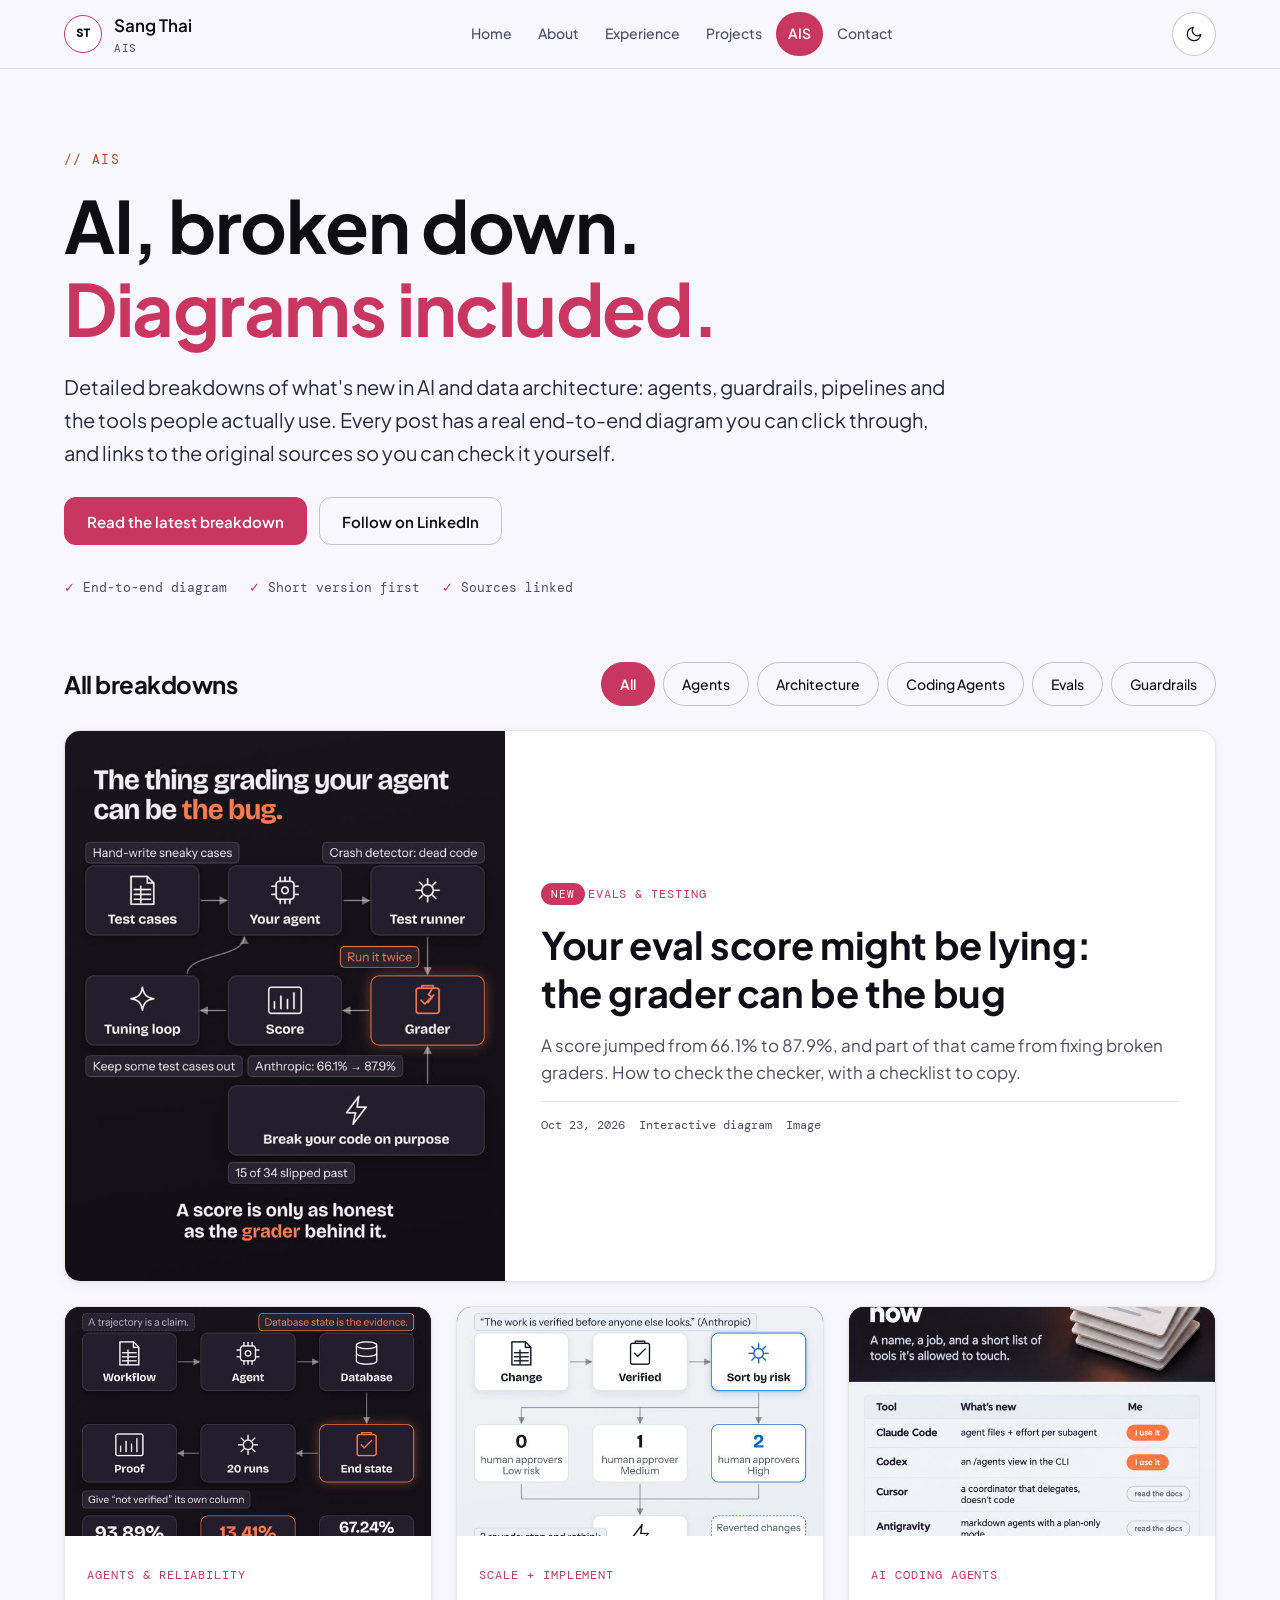
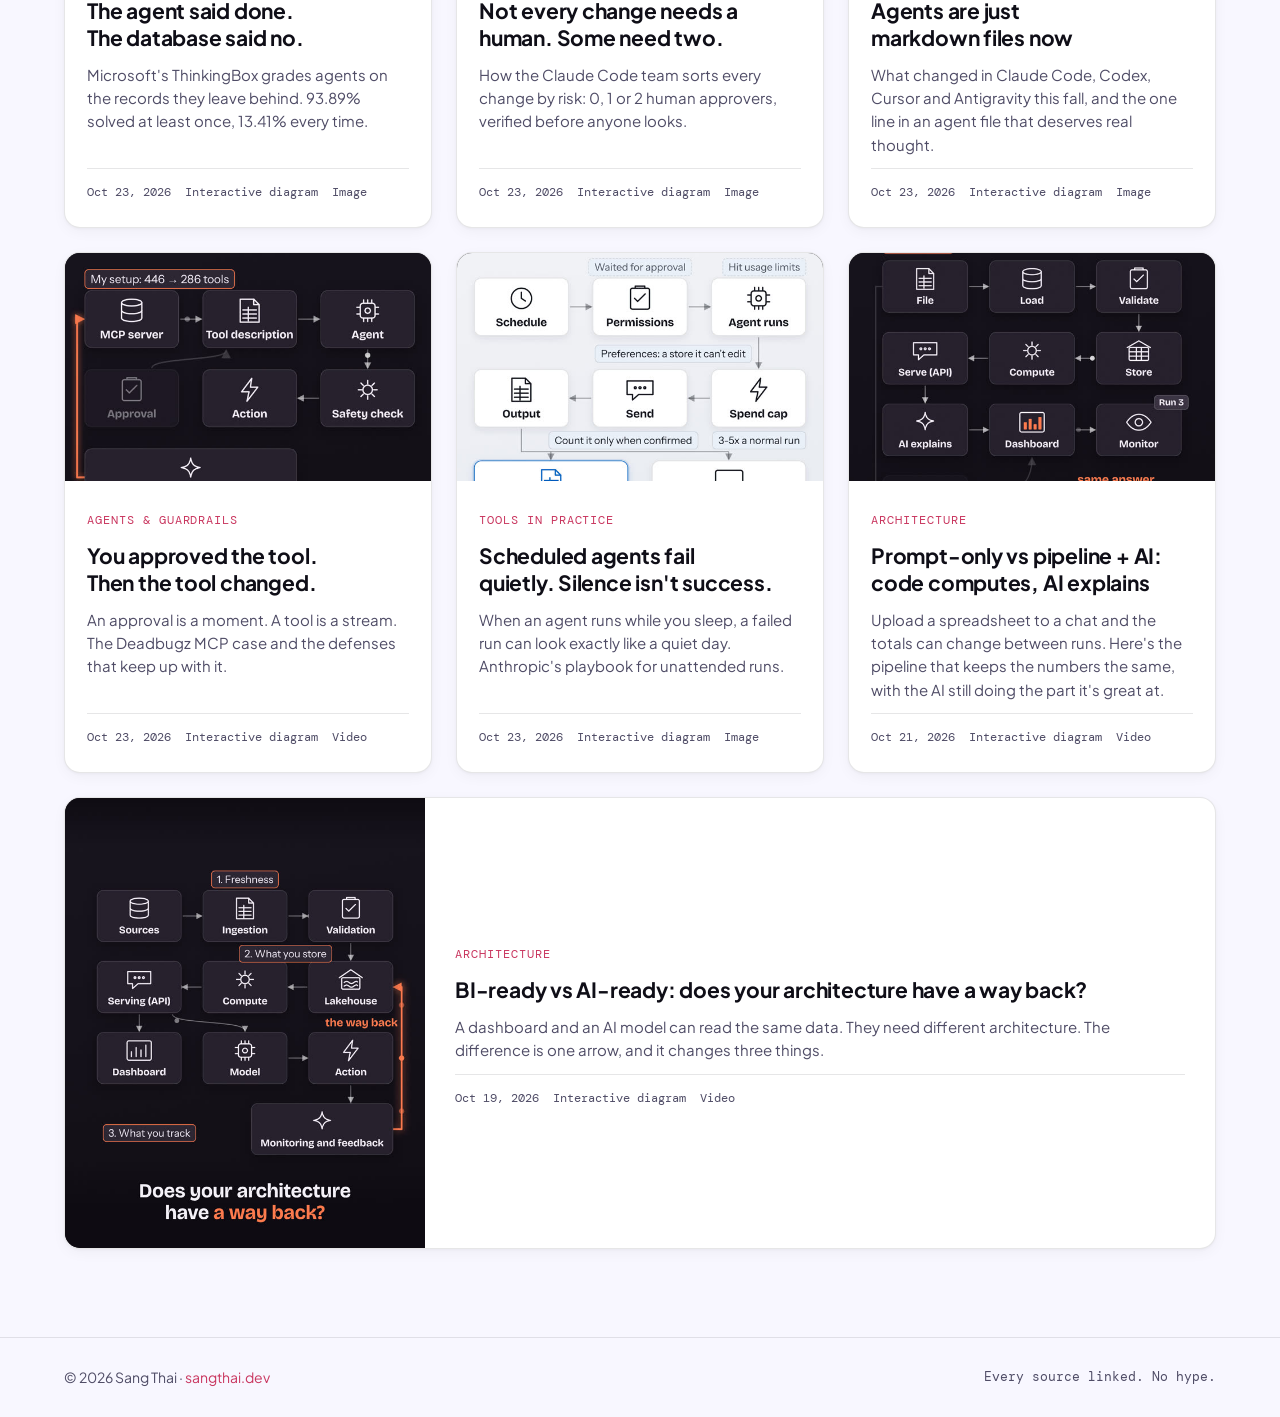
==== commit eb54ed3f: "AIS: "Detailed breakdowns" instead of "Plain-English breakdowns" Sang's wording call: the AIS page, " ====
--- a/field/index.html
+++ b/field/index.html
@@ -5,11 +5,11 @@
   <meta name="viewport" content="width=device-width, initial-scale=1, viewport-fit=cover" />
   <script>(function(){var t;try{t=localStorage.getItem('theme')}catch(e){}document.documentElement.setAttribute('data-theme',t==='dark'?'dark':'light')})();</script>
   <title>AIS &mdash; Sang Thai</title>
-  <meta name="description" content="Plain-English breakdowns of AI and data architecture: agents, guardrails, pipelines and the tools people use. Every post has a real end-to-end diagram and links to its sources." />
+  <meta name="description" content="Detailed breakdowns of AI and data architecture: agents, guardrails, pipelines and the tools people use. Every post has a real end-to-end diagram and links to its sources." />
   <link rel="canonical" href="https://sangthai.dev/field/" />
   <meta property="og:type" content="website" />
   <meta property="og:title" content="AIS &mdash; AI, broken down" />
-  <meta property="og:description" content="Plain-English breakdowns of AI and data architecture, with real end-to-end diagrams and every source linked." />
+  <meta property="og:description" content="Detailed breakdowns of AI and data architecture, with real end-to-end diagrams and every source linked." />
   <meta property="og:url" content="https://sangthai.dev/field/" />
   <meta property="og:image" content="https://sangthai.dev/field/grader-can-be-the-bug/media/og.jpg" />
   <meta name="twitter:card" content="summary_large_image" />
@@ -52,7 +52,7 @@
       <div class="wrap">
         <div class="kicker">// AIS</div>
         <h1>AI, broken down. <em>Diagrams included.</em></h1>
-        <p>Plain-English breakdowns of what's new in AI and data architecture: agents, guardrails, pipelines and the tools people actually use. Every post has a real end-to-end diagram you can click through, and links to the original sources so you can check it yourself.</p>
+        <p>Detailed breakdowns of what's new in AI and data architecture: agents, guardrails, pipelines and the tools people actually use. Every post has a real end-to-end diagram you can click through, and links to the original sources so you can check it yourself.</p>
         <div class="actions">
           <a class="btn btn--primary" href="grader-can-be-the-bug/">Read the latest breakdown</a>
           <a class="btn btn--ghost" href="https://www.linkedin.com/in/sang-thai" target="_blank" rel="noopener noreferrer">Follow on LinkedIn</a>
--- a/field/assets/field.css
+++ b/field/assets/field.css
@@ -213,6 +213,12 @@
   .card--featured .card__media img { object-position: center 38%; }
   .card--featured .card__body { padding: 24px 22px 26px; }
 }
+@media (min-width: 761px) {
+  .card--wide { grid-column: 1 / -1; flex-direction: row; }
+  .card--wide .card__media { flex: 0 0 min(34%, 360px); aspect-ratio: auto; min-height: 220px; }
+  .card--wide .card__body { padding: 28px 30px; justify-content: center; }
+  .card--wide .card__sum { flex-grow: 0; }
+}
 .card--next { border-style: dashed; background: transparent; box-shadow: none; }
 .card--next:hover { transform: none; }
 .card--next .card__body { justify-content: center; }
